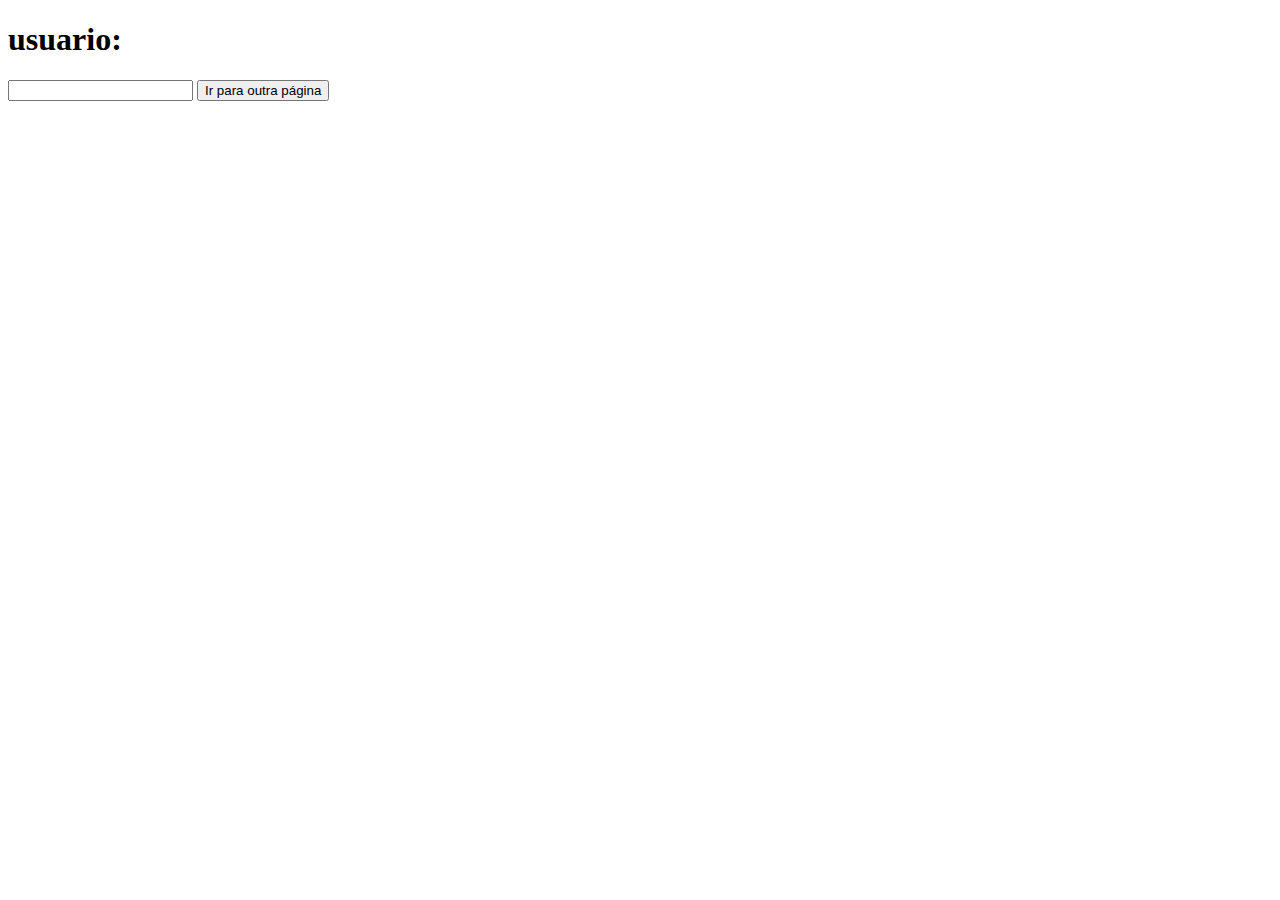
==== index.html @ 1b5025ca "requisiçao ok" ====
<!DOCTYPE html>
<html lang="en">
<head>
    <meta charset="UTF-8">
    <meta name="viewport" content="width=device-width, initial-scale=1.0">
    <title>Document</title>
</head>
<body>
    <h1>usuario:</h1>
        <input type="text">
        <button>Ir para outra página</button>
    <script type="module" src="src/scripts/index.js"></script>
   
    
</body>
</html>
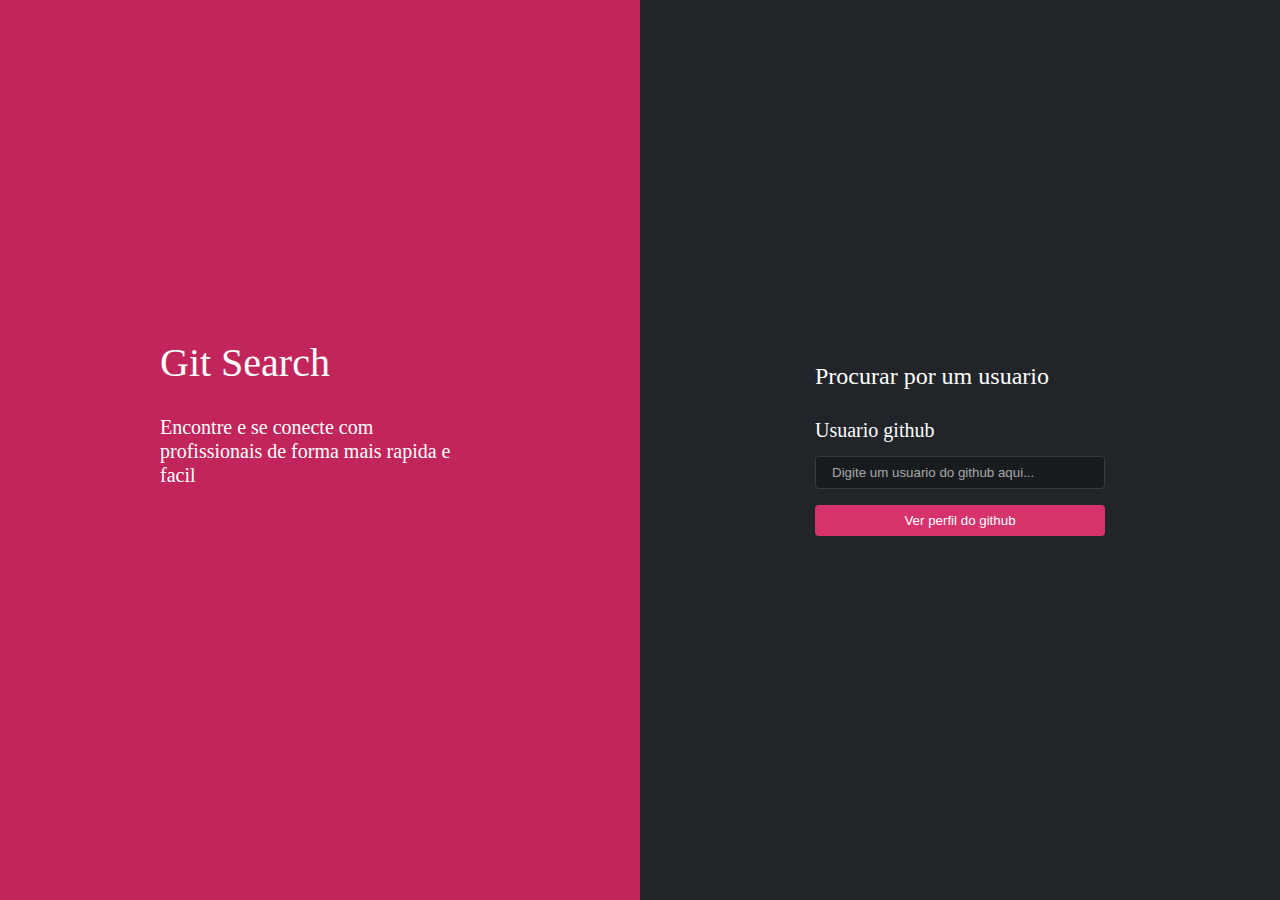
==== commit 8c40349a: "tela de repositorios" ====
--- a/index.html
+++ b/index.html
@@ -1,16 +1,36 @@
 <!DOCTYPE html>
 <html lang="en">
-<head>
-    <meta charset="UTF-8">
-    <meta name="viewport" content="width=device-width, initial-scale=1.0">
+  <head>
+    <meta charset="UTF-8" />
+    <meta name="viewport" content="width=device-width, initial-scale=1.0" />
     <title>Document</title>
-</head>
-<body>
-    <h1>usuario:</h1>
-        <input type="text">
-        <button>Ir para outra página</button>
+    <link rel="stylesheet" href="/src/styles/index.css">
+    <link rel="stylesheet" href="/src/styles/globalStyles.css">
+  </head>
+  <body>
+    <main class="main">
+      <section class="section section__1 flex">
+        <div class="title_and_description flex">
+          <h1 class="title">Git Search</h1>
+          <p class="description">Encontre e se conecte com profissionais de forma mais rapida e facil</p>
+        </div>
+      </section>
+      <section class="section section__2 flex">
+        <div class="search_and_form flex">
+          <h1 class="search-title">Procurar por um usuario</h1>
+          <div class="form">
+            <label class="label" for="">Usuario github</label>
+            <input
+              class="search_input"
+              type="text"
+              placeholder="Digite um usuario do github aqui..."
+            />
+            <button class="search_button">Ver perfil do github</button>
+          </div>
+        </div>
+      </section>
+    </main>
+
     <script type="module" src="src/scripts/index.js"></script>
-   
-    
-</body>
-</html>+  </body>
+</html>
--- a/src/styles/index.css
+++ b/src/styles/index.css
@@ -0,0 +1,79 @@
+@import url('https://fonts.googleapis.com/css2?family=Inter:ital,opsz,wght@0,14..32,100..900;1,14..32,100..900&display=swap');
+
+body{
+    font-family:"Inter", sans-serif;
+}
+.main {
+    display: grid;
+    grid-template-columns: 1fr 1fr;
+    height: 100vh;
+}
+.section__1{
+    background-color: var(--color-primary);
+    display: flex;
+    justify-content: center;
+   align-items: center;
+}
+.section__2{
+    background-color: var(--grey-color-1);
+    justify-content: center;
+}
+.title{
+    font-size: var(--text-size-0);
+    color: var(--grey-color-6);
+    font-weight: var(--font-weight-3);
+}
+.description{
+    font-size: var(--text-size-3);
+    color: var(--grey-color-6);
+    font-weight: var(--font-weight-2);
+    line-height: 1.5rem;
+}
+.title_and_description{
+    width: 50%;
+    flex-direction: column;
+    gap: 2rem;
+    position: relative;
+    bottom: 2.2rem;
+}
+.search_and_form{
+    color: var(--grey-color-6);
+    justify-content: center;
+    align-items: center;
+    gap: 2rem;
+    flex-direction: column;
+}.flex{
+    display: flex;
+}
+.form{
+    display: flex;
+    gap: 1rem;
+    flex-direction: column;
+}
+.search_button{
+    color: var(--grey-color-6);
+    background-color: var(--color-secondary);
+    border: none;
+    padding: .5rem 1rem;
+    border-radius: .25rem;
+}
+.search_input::placeholder{
+    color: var(--grey-color-4);
+}
+.search_input{
+    background-color: var(--grey-color-0);
+    outline: none;
+    color: var(--grey-color-6);
+    border: 1px solid var(--grey-color-3);
+    padding: .5rem 1rem;
+    border-radius: .25rem;
+    width: 16rem;
+}
+.search-title{
+    align-self: flex-start;
+    font-weight: var(--font-weight-1);
+    font-size: var(--text-size-2);
+}
+.label {
+    font-size: var(--text-size-3);
+}
--- a/src/styles/globalStyles.css
+++ b/src/styles/globalStyles.css
@@ -0,0 +1,75 @@
+:root {
+    --color-primary: #C2255C;
+    --color-secondary:#D6336C;
+
+    --grey-color-0 :#191C1F;
+    --grey-color-1 :#212529;
+    --grey-color-2 :#33363A;
+    --grey-color-3 :#373B3E;
+    --grey-color-4 :#A6A8A9;
+    --grey-color-5 :#D9D9D9;
+    --grey-color-6 :#FFFFFF;
+
+    /* texts sizes */
+    --text-size-0: 2.5rem;
+    --text-size-1: 2rem;
+    --text-size-2: 1.5rem;
+    --text-size-3: 1.25rem;
+    --text-size-4: .938rem;
+    --text-size-5: .625rem;
+
+    /* font weight */
+    --font-weight-1: 300;
+    --font-weight-2: 400;
+    --font-weight-3: 500;
+    --font-weight-4: 600;
+    --font-weight-5: 700;
+
+}
+
+
+html, body, div, span, applet, object, iframe,
+h1, h2, h3, h4, h5, h6, p, blockquote, pre,
+a, abbr, acronym, address, big, cite, code,
+del, dfn, em, img, ins, kbd, q, s, samp,
+small, strike, strong, sub, sup, tt, var,
+b, u, i, center,
+dl, dt, dd, ol, ul, li,
+fieldset, form, label, legend,
+table, caption, tbody, tfoot, thead, tr, th, td,
+article, aside, canvas, details, embed, 
+figure, figcaption, footer, header, hgroup, 
+menu, nav, output, ruby, section, summary,
+time, mark, audio, video {
+	margin: 0;
+	padding: 0;
+	border: 0;
+	font-size: 100%;
+	font: inherit;
+	vertical-align: baseline;
+}
+/* HTML5 display-role reset for older browsers */
+article, aside, details, figcaption, figure, 
+footer, hgroup, menu, nav, section {
+	display: block;
+}
+body {
+	line-height: 1;
+    color: var(--grey-color-6);
+    background-color: var(--grey-color-1);
+}
+ol, ul {
+	list-style: none;
+}
+blockquote, q {
+	quotes: none;
+}
+blockquote:before, blockquote:after,
+q:before, q:after {
+	content: '';
+	content: none;
+}
+table {
+	border-collapse: collapse;
+	border-spacing: 0;
+}